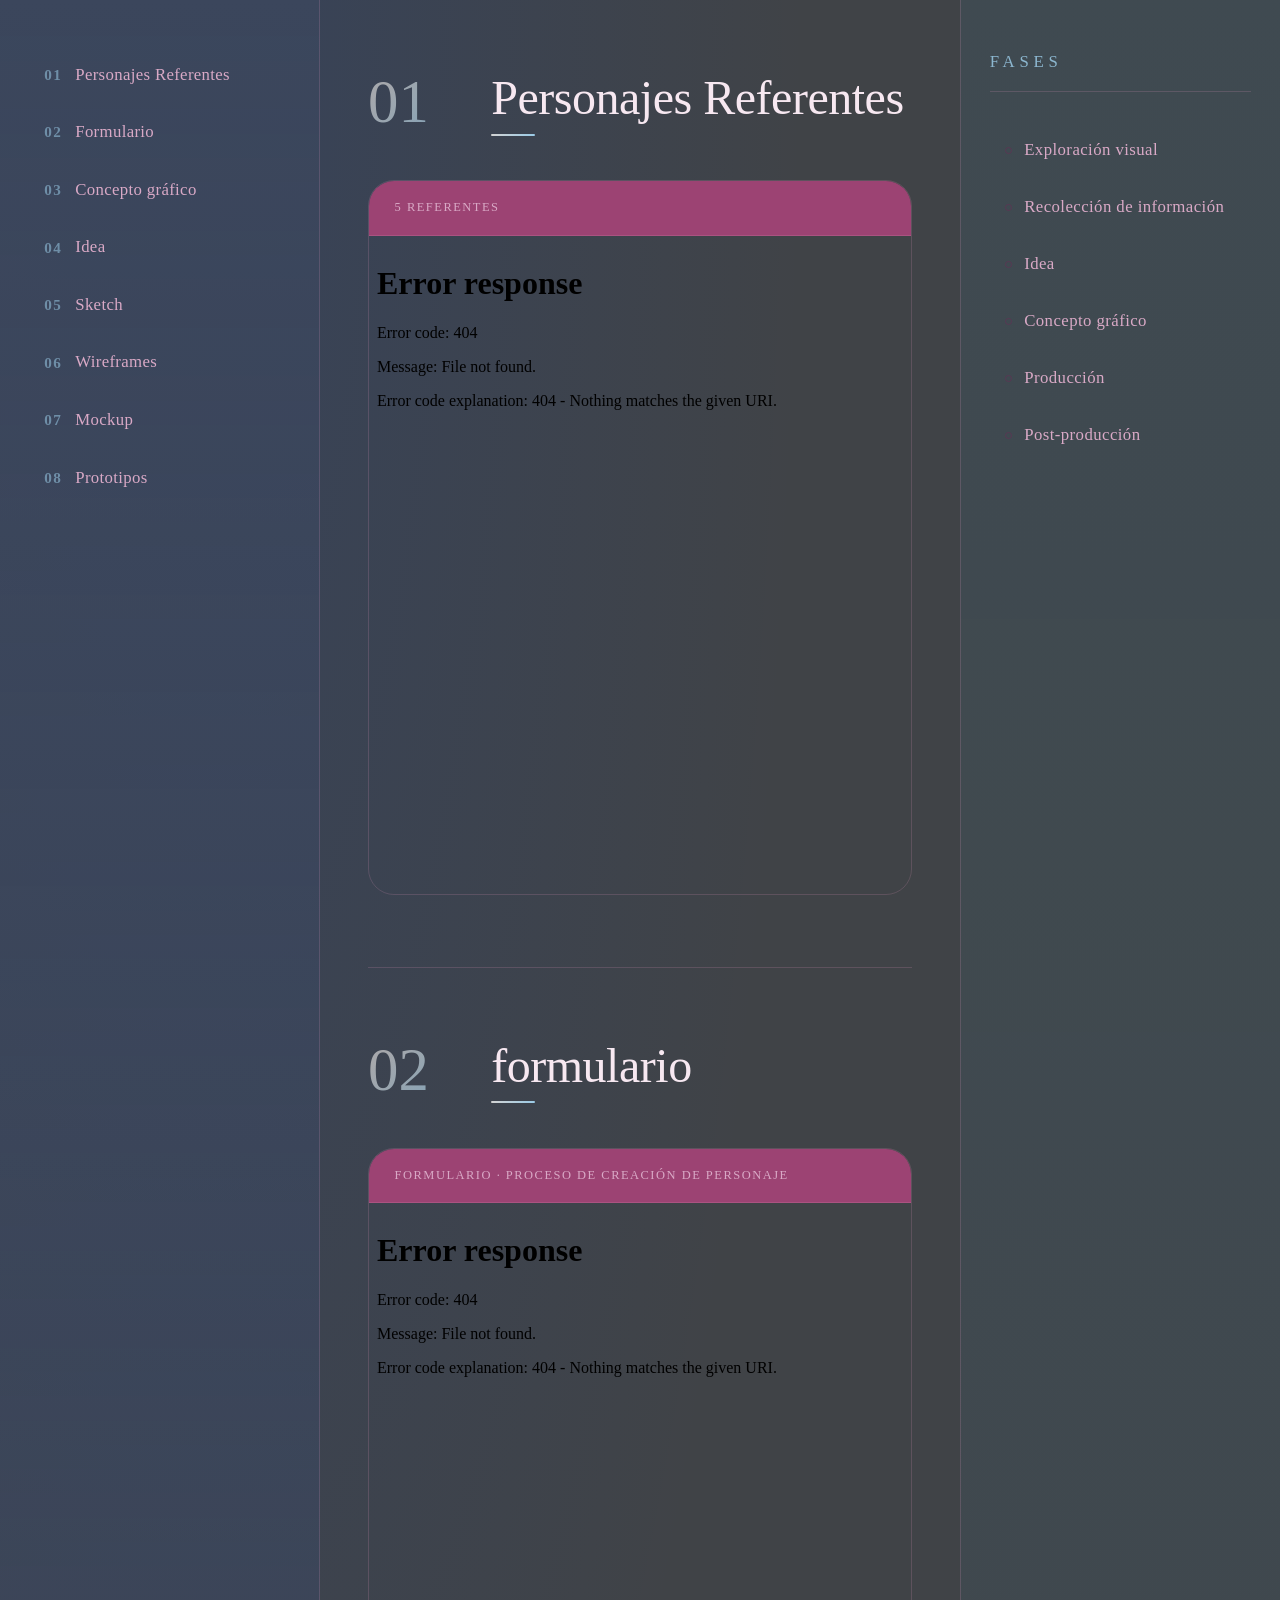
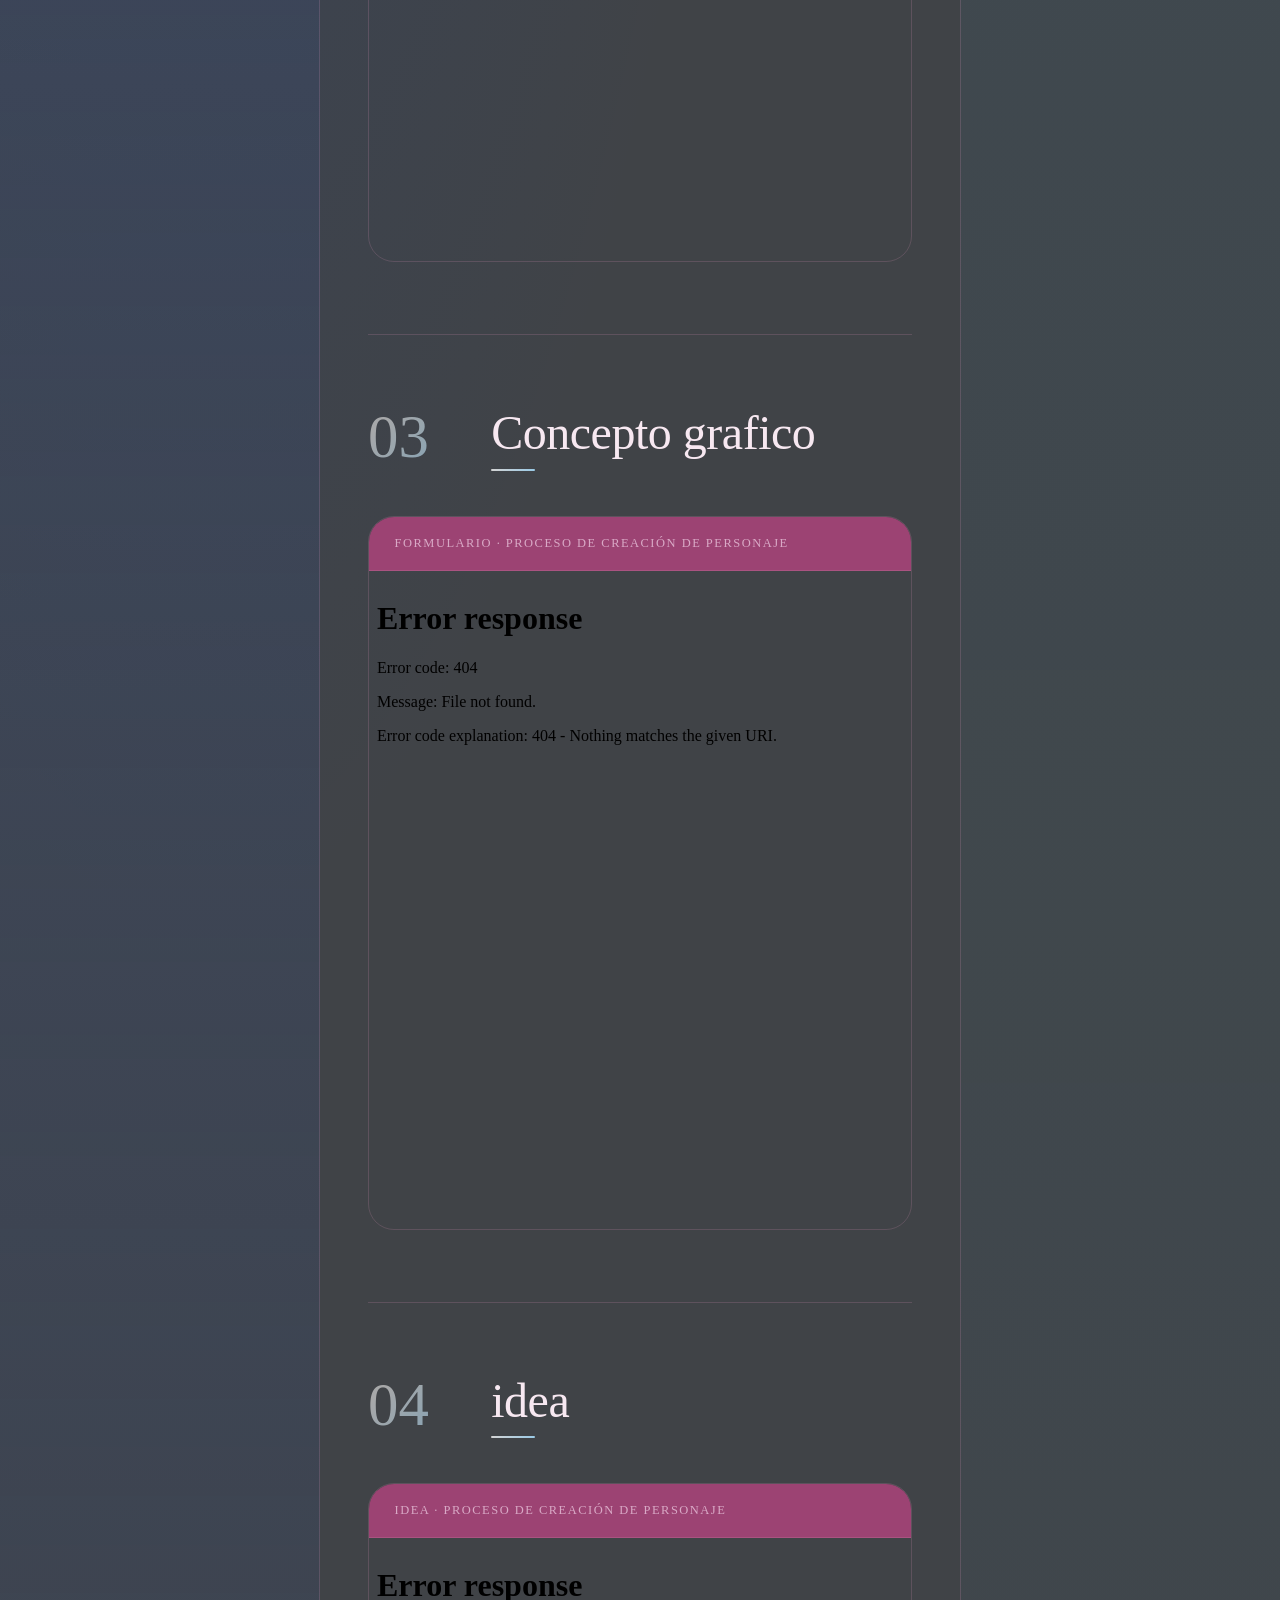
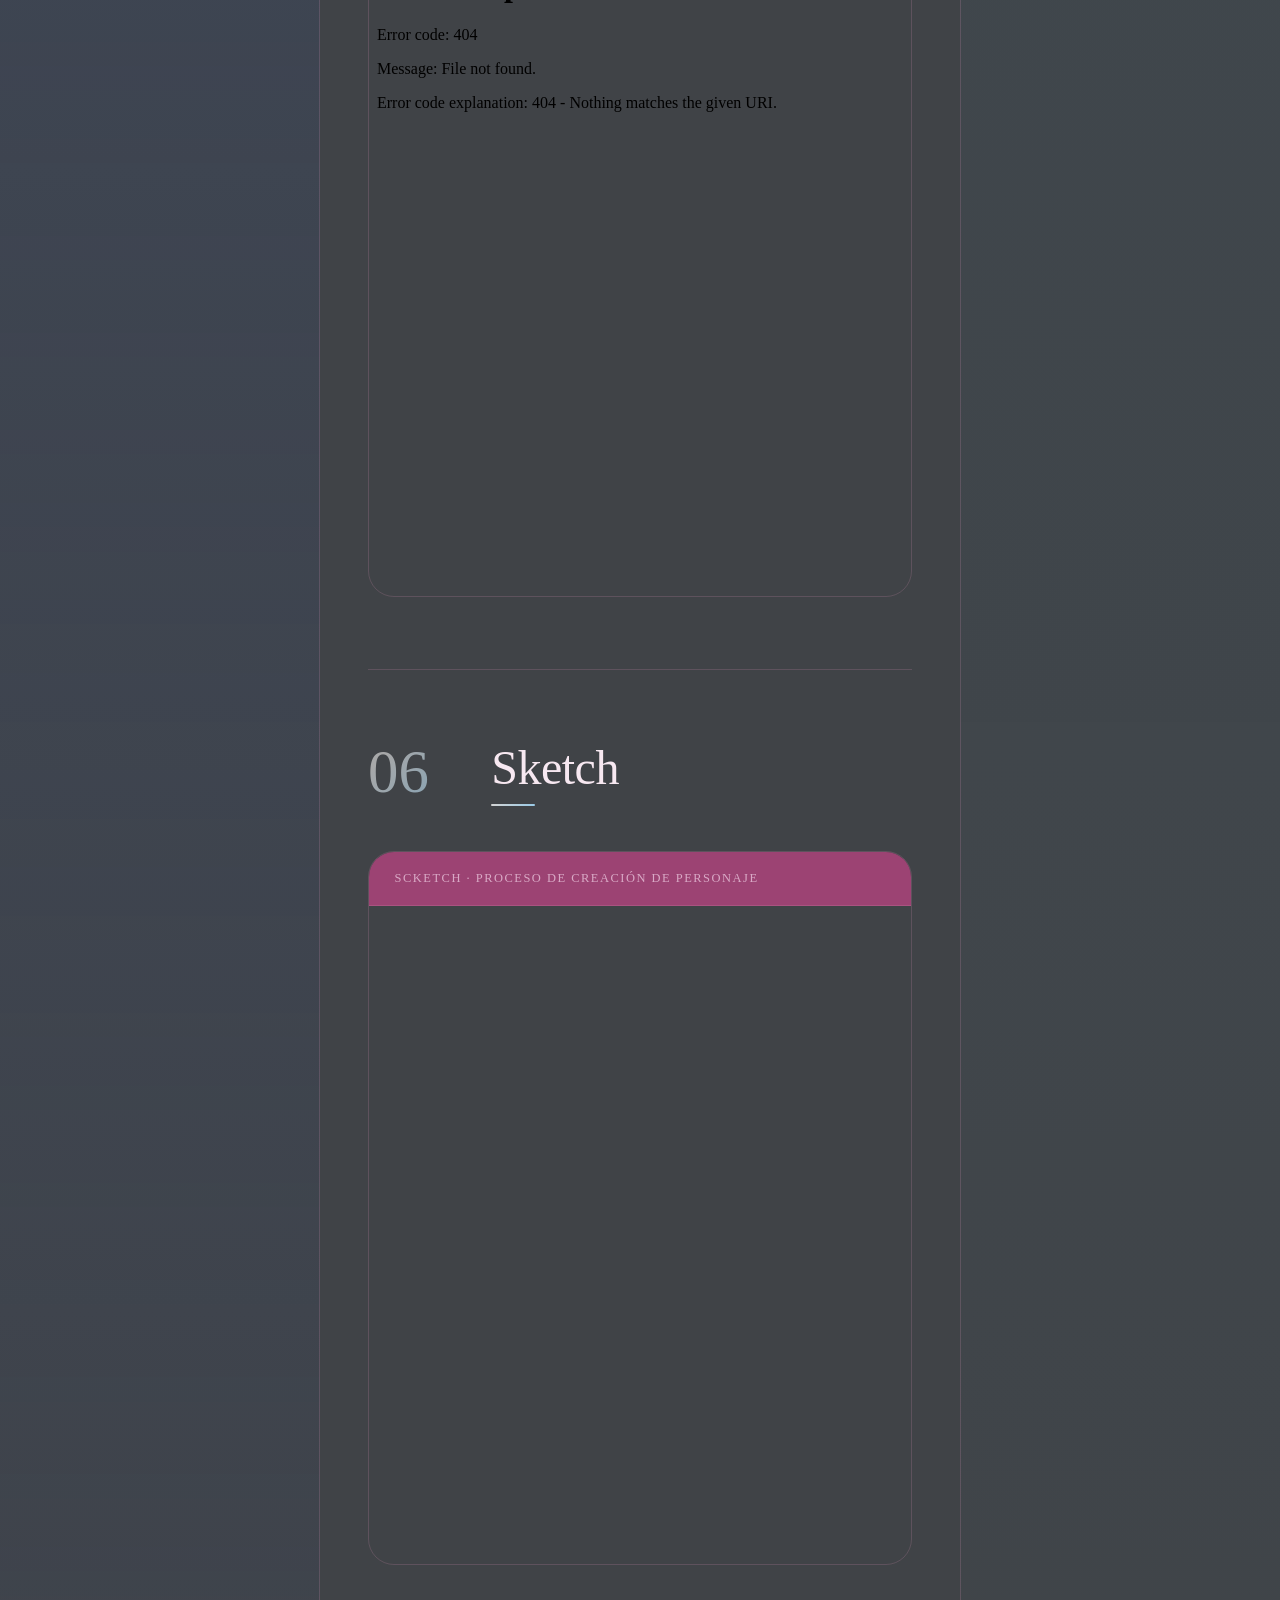
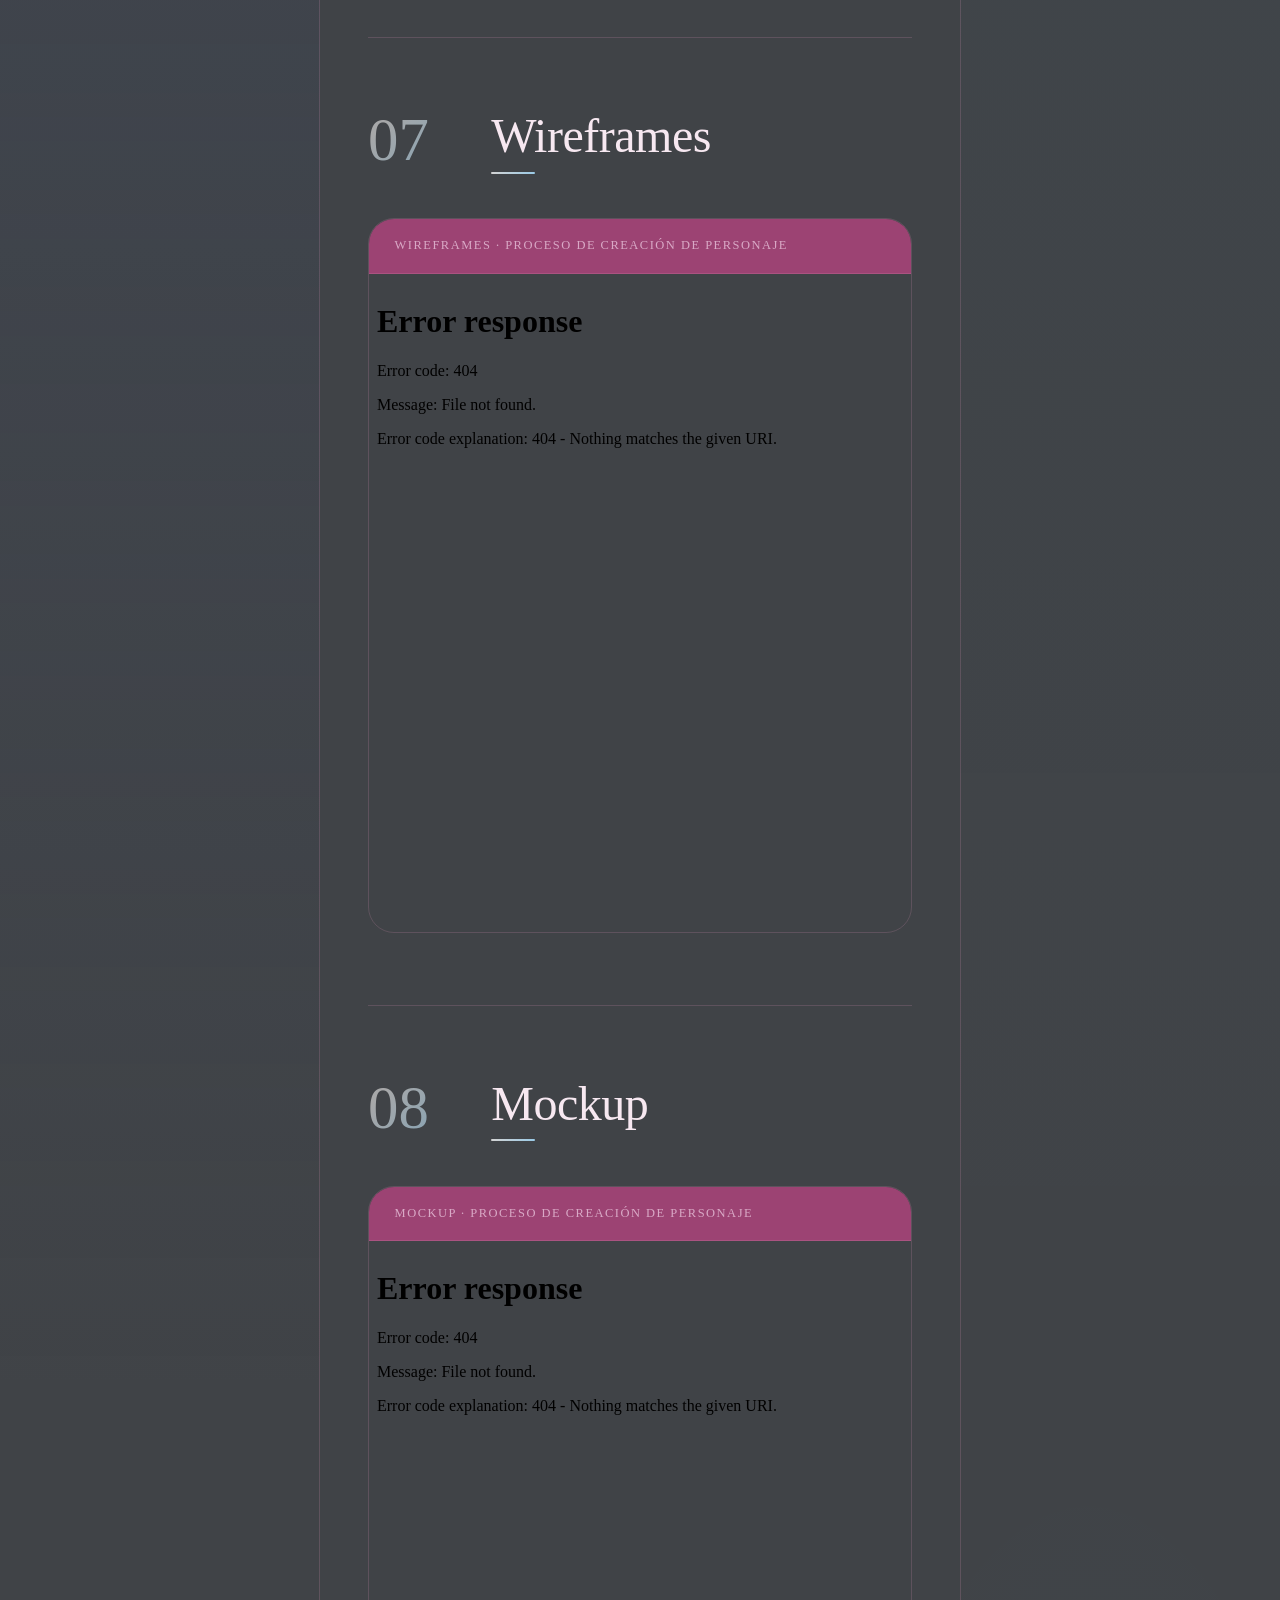
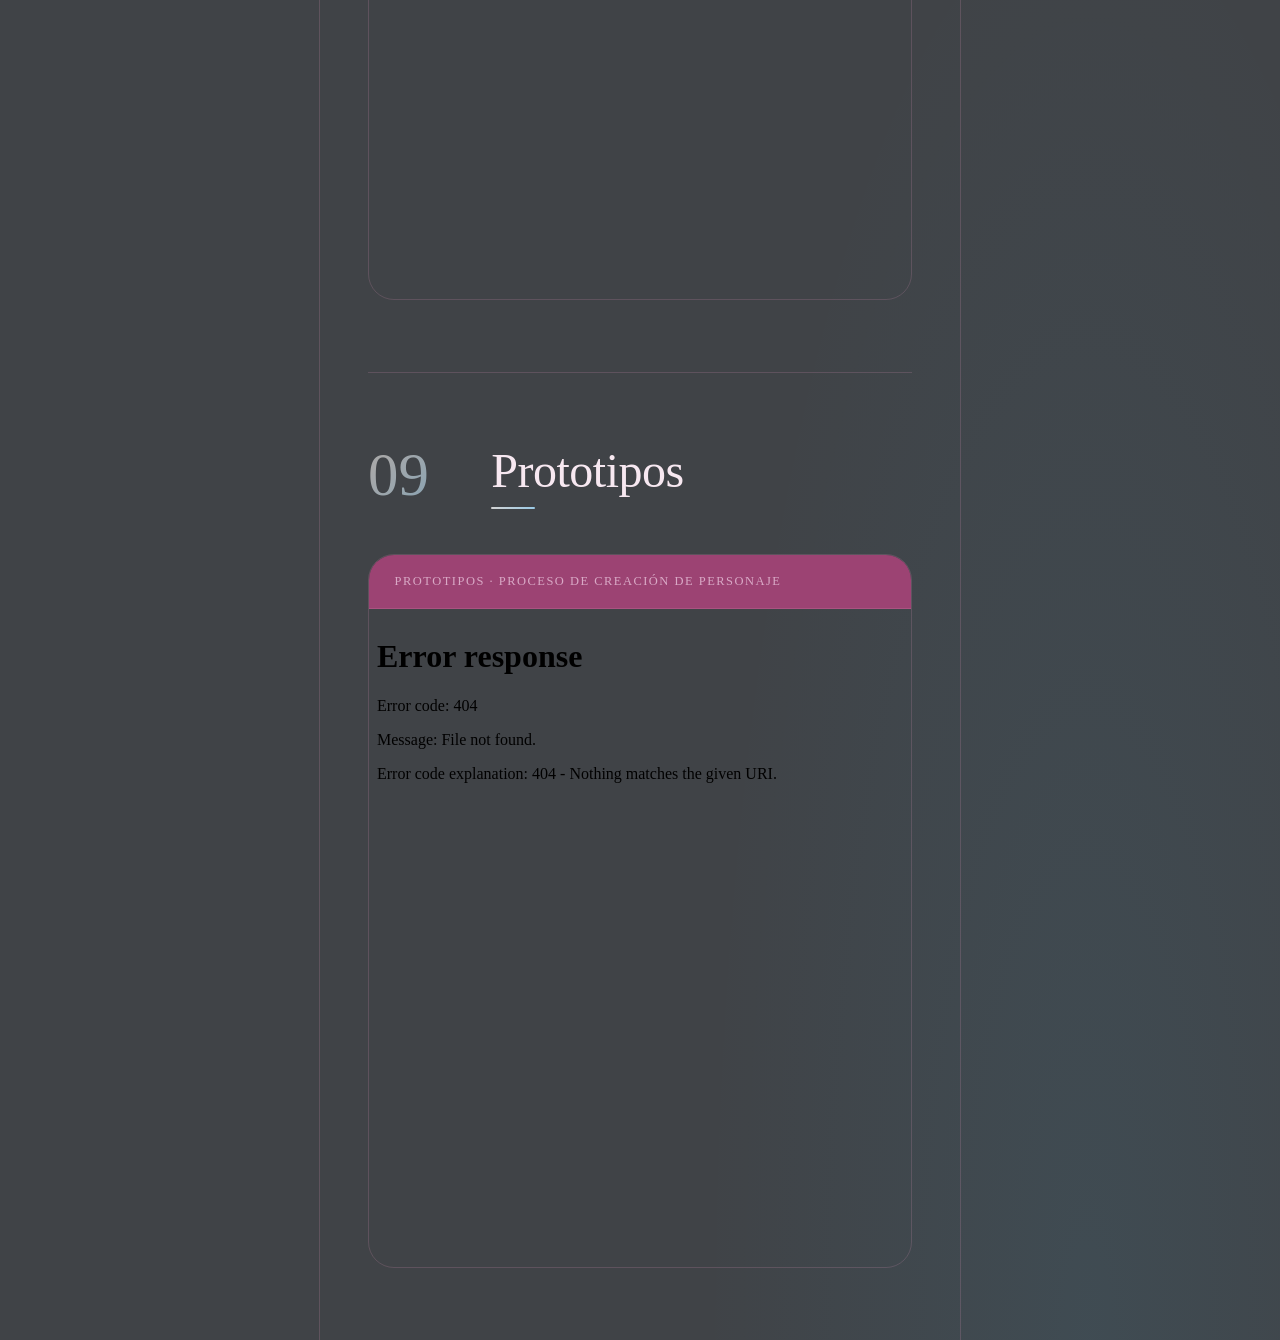
==== index.html @ e0241bb1 "Add files via upload" ====
<!doctype html>
<html lang="es">

<head>
    <meta charset="utf-8">
    <meta name="viewport" content="width=device-width, initial-scale=1">
    <title>Proceso de creación de Personaje</title>
    <link
        href="https://fonts.googleapis.com/css2?family=Cormorant+Garamond:ital,wght@0,300;0,400;0,600;1,300;1,400&family=DM+Sans:wght@300;400;500&display=swap"
        rel="stylesheet">
    <link rel="stylesheet" href="style.css">
</head>

<body>

    <!-- THREE-COLUMN LAYOUT -->
    <div class="three-col-layout">

        <!-- COLUMNA IZQUIERDA: Índice -->
        <aside class="col-left">
            <div class="col-sticky">
                <nav class="index-list">
                    <a href="#personajes_referentes" class="index-item active" data-section="Personajes-referentes">
                        <span class="index-num">01</span>
                        Personajes Referentes
                    </a>
                    <a href="#formulario" class="index-item" data-section="formulario">
                        <span class="index-num">02</span>
                        Formulario
                    </a>
                    <a href="#concepto_grafico" class="index-item" data-section="concepto_grafico">
                        <span class="index-num">03</span>
                        Concepto gráfico
                    </a>
                    <a href="#idea" class="index-item" data-section="idea">
                        <span class="index-num">04</span>
                        Idea
                    </a>

                    <a href="#scketch" class="index-item" data-section="scketch">
                        <span class="index-num">05</span>
                        Sketch
                    </a>
                    <a href="#wireframes" class="index-item" data-section="wireframes">
                        <span class="index-num">06</span>
                        Wireframes
                    </a>
                    <a href="#mockup" class="index-item" data-section="mockup">
                        <span class="index-num">07</span>
                        Mockup
                    </a>
                    <a href="#prototipos" class="index-item" data-section="prototipos">
                        <span class="index-num">08</span>
                        Prototipos
                    </a>
                </nav>
            </div>
        </aside>

        <main class="col-center">

            <!-- 01 REFERENTES -->
            <section class="doc-section" id="5-personajes">
                <div class="section-header">
                    <span class="section-number">01</span>
                    <div class="section-title-wrap">
                        <h2 class="section-title">Personajes Referentes</h2>
                    </div>
                </div>
                <div class="doc-card">
                    <div class="doc-card-label">
                        <span>5 referentes</span>
                    </div>
                    <div class="pdf-wrapper">
                        <iframe src="Referencias personaje.pdf" frameborder="0" width="100%" height="750px"
                            title="Personajes Referentes"></iframe>
                    </div>
                </div>
            </section>

            <!-- 02 FORMULARIO -->
            <section class="doc-section" id="formulario">
                <div class="section-header">
                    <span class="section-number">02</span>
                    <div class="section-title-wrap">
                        <h2 class="section-title">formulario</h2>
                    </div>
                </div>
                <div class="doc-card">
                    <div class="doc-card-label">
                        <span>formulario · Proceso de creación de Personaje</span>
                    </div>
                    <div class="pdf-wrapper">
                        <iframe src="brief.pdf" frameborder="0" width="100%" height="750px" title="formulario"></iframe>
                    </div>
                </div>
            </section>

            <!-- 03 CONCEPTO GRAFICO -->
            <section class="doc-section" id="concepto_grafico">
                <div class="section-header">
                    <span class="section-number">03</span>
                    <div class="section-title-wrap">
                        <h2 class="section-title">Concepto grafico</h2>
                    </div>
                </div>
                <div class="doc-card">
                    <div class="doc-card-label">
                        <span>formulario · Proceso de creación de Personaje</span>
                    </div>
                    <div class="pdf-wrapper">
                        <iframe src="Concepto Grafico.pdf" frameborder="0" width="100%" height="750px"
                            title="concepto_grafico"></iframe>
                    </div>
                </div>


            </section>

            <!-- 04 IDEA -->
            <section class="doc-section" id="idea">
                <div class="section-header">
                    <span class="section-number">04</span>
                    <div class="section-title-wrap">
                        <h2 class="section-title">idea</h2>
                    </div>
                </div>

                <div class="doc-card">
                    <div class="doc-card-label">
                        <span>idea · Proceso de creación de Personaje</span>
                    </div>
                    <div class="pdf-wrapper">
                        <iframe src="idea.pdf" frameborder="0" width="100%" height="750px"
                            title="concepto_grafico"></iframe>
                    </div>
                </div>
            </section>

            <!-- 05 SCKETCH -->
            <section class="doc-section" id="scketch">
                <div class="section-header">
                    <span class="section-number">06</span>
                    <div class="section-title-wrap">
                        <h2 class="section-title">Sketch</h2>
                    </div>
                </div>
                <div class="doc-card">
                    <div class="doc-card-label">
                        <span>scketch · Proceso de creación de Personaje</span>
                    </div>
                    <div class="pdf-wrapper">
                        <iframe src="Sketch.pdf" frameborder="0" width="100%" height="750px" title="SCKETCH"></iframe>
                    </div>
                </div>
            </section>

            <!-- 06 WIREFRAMES -->
            <section class="doc-section" id="wireframes">
                <div class="section-header">
                    <span class="section-number">07</span>
                    <div class="section-title-wrap">
                        <h2 class="section-title">Wireframes</h2>
                    </div>
                </div>
                <div class="doc-card">
                    <div class="doc-card-label">
                        <span>Wireframes · Proceso de creación de Personaje</span>
                    </div>
                    <div class="pdf-wrapper">
                        <iframe src="canon-de-cabezas.pdf" frameborder="0" width="100%" height="750px"
                            title="Wireframes"></iframe>
                    </div>
                </div>
            </section>

            <!-- 07 MOCKUP -->
            <section class="doc-section" id="mockup">
                <div class="section-header">
                    <span class="section-number">08</span>
                    <div class="section-title-wrap">
                        <h2 class="section-title">Mockup</h2>
                    </div>
                </div>
                <div class="doc-card">
                    <div class="doc-card-label">
                        <span>Mockup · Proceso de creación de Personaje</span>
                    </div>
                    <div class="pdf-wrapper">
                        <iframe src="mockup.pdf" frameborder="0" width="100%" height="750px" title="Mockup"></iframe>
                    </div>
                </div>
            </section>

            <!-- 08 PROTOTIPOS -->
            <section class="doc-section" id="prototipos">
                <div class="section-header">
                    <span class="section-number">09</span>
                    <div class="section-title-wrap">
                        <h2 class="section-title">Prototipos</h2>
                    </div>
                </div>
                <div class="doc-card">
                    <div class="doc-card-label">
                        <span>Prototipos · Proceso de creación de Personaje</span>
                    </div>
                    <div class="pdf-wrapper">
                        <iframe src="pront-personaje.pdf" frameborder="0" width="100%" height="750px"
                            title="Prototipos"></iframe>
                    </div>
                </div>
            </section>

        </main>

        <!-- COLUMNA DERECHA: Fases -->
        <aside class="col-right">
            <div class="col-sticky">
                <div class="col-heading">
                    <span class="col-label">Fases</span>
                </div>
                <nav class="phases-list">
                    <a href="#" class="phase-item ">
                        <span class="phase-dot"></span>
                        Exploración visual
                    </a>
                    <a href="#" class="phase-item">
                        <span class="phase-dot"></span>
                        Recolección de información
                    </a>
                    <a href="#" class="phase-item">
                        <span class="phase-dot"></span>
                        Idea
                    </a>
                    <a href="#" class="phase-item">
                        <span class="phase-dot"></span>
                        Concepto gráfico
                    </a>
                    <a href="#" class="phase-item">
                        <span class="phase-dot"></span>
                        Producción
                    </a>
                    <a href="#" class="phase-item">
                        <span class="phase-dot"></span>
                        Post-producción
                    </a>
                </nav>
            </div>
        </aside>

    </div><!-- /.three-col-layout -->

    <script>
        // Active state on scroll for index sidebar
        const sections = document.querySelectorAll('section[id]');
        const indexItems = document.querySelectorAll('.index-item');

        const observer = new IntersectionObserver((entries) => {
            entries.forEach(entry => {
                if (entry.isIntersecting) {
                    const id = entry.target.id;
                    indexItems.forEach(l => l.classList.remove('active'));
                    const active = document.querySelector(`.index-item[data-section="${id}"]`);
                    if (active) active.classList.add('active');
                }
            });
        }, { threshold: 0.3 });

        sections.forEach(s => observer.observe(s));

        // Fade-in on scroll
        const fadeObs = new IntersectionObserver((entries) => {
            entries.forEach(e => { if (e.isIntersecting) e.target.classList.add('visible'); });
        }, { threshold: 0.08 });

        document.querySelectorAll('.doc-section').forEach(el => fadeObs.observe(el));
    </script>

</body>

</html>
---- style.css ----
:root {
    --bg: #404347;

    --deep: #d3d3d3;
    --mid: #2774d8;
    --light: #9acae6;

    --accent-soft: rgba(230, 154, 195, 0.10);
    --accent-glow: rgba(230, 154, 195, 0.20);

    --text: #f7e8f1;
    --text-muted: #d9a9c6;

    --border: rgba(230, 154, 195, 0.18);
    --border-strong: rgba(141, 21, 89, 0.30);

    --radius: 12px;
    --radius-lg: 20px;
    --radius-xl: 26px;

    --shadow: 0 8px 40px rgba(0, 0, 0, 0.60);
    --shadow-pink: 0 4px 32px rgba(230, 154, 195, 0.22);

    --transition: 0.35s cubic-bezier(0.22, 1, 0.36, 1);

    --col-left-w: 240px;
    --col-right-w: 230px;
}

*,
*::before,
*::after {
    box-sizing: border-box;
    margin: 0;
    padding: 0;
}

html {
    scroll-behavior: smooth;
    font-size: 16px;
}

body {
    background: var(--bg);
    color: var(--text);
    font-family: var(--font-body);
    font-weight: 300;
    line-height: 1.7;
    overflow-x: hidden;
    /* Subtle atmospheric gradient */
    background-image:
        radial-gradient(ellipse 80% 55% at 15% 0%, rgba(19, 65, 162, 0.20) 0%, transparent 60%),
        radial-gradient(ellipse 55% 35% at 85% 100%, rgba(57, 187, 237, 0.07) 0%, transparent 55%);
}

::-webkit-scrollbar {
    width: 4px;
}

::-webkit-scrollbar-track {
    background: var(--bg);
}

::-webkit-scrollbar-thumb {
    background: linear-gradient(180deg, var(--deep), var(--light));
    border-radius: 4px;
}

.three-col-layout {
    display: grid;
    grid-template-columns: 1fr 2fr 1fr;
    /* 🔥 equilibrio visual */
    grid-template-areas: "left center right";
    min-height: 100vh;
    max-width: 100%;
    margin: 0;
}

.col-left,
.col-right {
    padding: 3rem 0;
}

.col-sticky {
    position: sticky;
    top: 2.5rem;
}

.col-heading {
    margin-bottom: 2rem;
    padding-bottom: 0.9rem;
    border-bottom: 1px solid var(--border);
}

.col-label {
    font-family: var(--font-display);
    font-size: 1.05rem;
    /* 🔥 más visible */
    letter-spacing: 0.28em;
    text-transform: uppercase;
    color: var(--light);
    opacity: 0.85;
}

.col-left {
    grid-area: left;
    padding-right: 1.8rem;
    padding-left: 1.8rem;
    border-right: 1px solid var(--border);
    background: linear-gradient(180deg, rgb(59, 70, 92) 0%, transparent 80%);
}

.index-list {
    display: flex;
    flex-direction: column;
    gap: 0.25rem;
}

.index-item {
    display: flex;
    align-items: center;
    gap: 0.8rem;
    font-size: 1.05rem;
    /* 🔥 más grande */
    padding: 0.85rem 1rem;
    /* ↑ larger for hierarchy */
    font-weight: 400;
    letter-spacing: 0.02em;
    color: var(--text-muted);
    text-decoration: none;
    padding: 0.72rem 0.9rem;
    border-radius: var(--radius);
    border: 1px solid transparent;
    position: relative;
    transition: background var(--transition), color var(--transition), transform var(--transition), border-color var(--transition);
}

.index-item::before {
    content: '';
    position: absolute;
    left: 0;
    top: 50%;
    transform: translateY(-50%);
    width: 3px;
    height: 0;
    background: linear-gradient(180deg, var(--light), var(--deep));
    border-radius: 3px;
    transition: height var(--transition);
}

.index-item:hover {
    color: var(--light);
    background: var(--accent-soft);
    border-color: var(--border);
    transform: translateX(3px);
}

.index-item.active {
    color: var(--light);
    background: rgb(38, 112, 223);
    border-color: var(--border-strong);
}

.index-item.active::before {
    height: 65%;
}

.index-num {
    font-family: var(--font-display);
    font-size: 0.95rem;
    /* ↑ slightly larger */
    letter-spacing: 0.10em;
    color: var(--light);
    opacity: 0.55;
    flex-shrink: 0;
    min-width: 2ch;
    font-weight: 600;

}

.index-item.active .index-num {
    opacity: 1;

}

.col-center {
    grid-area: center;
    padding: 0 3rem;
    min-width: 0;
}

.col-right {
    grid-area: right;
    padding-left: 1.8rem;
    padding-right: 1.8rem;
    border-left: 1px solid var(--border);
    background: linear-gradient(180deg, rgba(57, 187, 237, 0.06) 0%, transparent 80%);
}

.phases-list {
    display: flex;
    flex-direction: column;
    gap: 0.3rem;
}

.phase-item {
    display: flex;
    align-items: center;
    gap: 0.75rem;
    font-size: 1.05rem;
    padding: 0.8rem 1rem;
    /* ↑ larger for readability */
    font-weight: 400;
    letter-spacing: 0.025em;
    color: var(--text-muted);
    text-decoration: none;
    padding: 0.68rem 0.9rem;
    border-radius: var(--radius);
    border: 1px solid transparent;
    transition: background var(--transition),
        color var(--transition),
        transform var(--transition),
        border-color var(--transition);
}

.phase-item:hover {
    color: var(--light);
    background: var(--accent-soft);
    border-color: var(--border);
    transform: translateX(-3px);
}

.phase-item.active {
    color: var(--light);
    background: rgba(19, 65, 162, 0.18);
    border-color: var(--border-strong);
}

.phase-dot {
    width: 7px;
    height: 7px;
    border-radius: 50%;
    background: transparent;
    border: 1.5px solid var(--border-strong);
    flex-shrink: 0;
    transition: background var(--transition), box-shadow var(--transition);
}

.phase-item:hover .phase-dot,
.phase-item.active .phase-dot {
    background: var(--light);
    border-color: var(--light);
    box-shadow: 0 0 8px rgba(112, 179, 206, 0.55);
}

.video-wrapper {
    width: 100%;
    /* ← CORREGIDO */
    max-width: 900px;
    margin: 0 auto;
    aspect-ratio: 16 / 9;
    border-radius: 16px;
    overflow: hidden;
    box-shadow: 0 10px 30px rgba(0, 0, 0, 0.15);
}

.video-wrapper video {
    width: 100%;
    height: 100%;
    object-fit: contain;

    border-radius: 16px;
    background: black;

}

.doc-section {
    padding: 4.5rem 0;
    border-bottom: 1px solid var(--border);
    opacity: 0;
    transform: translateY(24px);
    transition: opacity 0.75s ease, transform 0.75s ease;

}


.doc-section:last-of-type {
    border-bottom: none;
}

.doc-section.visible {
    opacity: 1;
    transform: translateY(0);
}

.section-header {
    display: flex;
    align-items: flex-start;
    gap: 2rem;
    margin-bottom: 2.8rem;
}

.section-number {
    font-family: var(--font-display);
    font-size: 3.8rem;
    font-weight: 300;
    background: linear-gradient(135deg, var(--deep) 20%, var(--light) 100%);
    -webkit-background-clip: text;
    -webkit-text-fill-color: transparent;
    background-clip: text;
    opacity: 0.7;
    line-height: 1;
    min-width: 3ch;
}

.section-title-wrap {
    position: relative;
}

/* Decorative accent line under title */
.section-title-wrap::after {
    content: '';
    display: block;
    width: 44px;
    height: 2px;
    background: linear-gradient(90deg, var(--deep), var(--light));
    border-radius: 2px;
    margin-top: 0.55rem;
}

.section-title {
    font-family: var(--font-display);
    font-size: clamp(2rem, 4vw, 3rem);
    font-weight: 400;
    color: var(--text);
    margin-bottom: 0.35rem;
    line-height: 1.1;
    letter-spacing: -0.01em;
}

.section-desc {
    font-size: 0.9rem;
    color: var(--text-muted);
    max-width: 500px;
}

.doc-card {
    background: var(--bg-card);
    border: 1px solid var(--border);
    border-radius: var(--radius-xl);
    overflow: hidden;
    box-shadow: var(--shadow), var(--shadow-blue);
    transition: border-color var(--transition), box-shadow var(--transition), transform var(--transition);
}

.doc-card:hover {
    border-color: var(--border-strong);
    box-shadow:
        0 16px 64px rgba(0, 0, 0, 0.65),
        0 0 0 1px rgba(57, 187, 237, 0.12),
        var(--shadow-blue);
    transform: translateY(-3px);
}

.doc-card-label {
    display: flex;
    align-items: center;
    gap: 0.8rem;
    padding: 1rem 1.6rem;
    font-size: 0.78rem;
    letter-spacing: 0.12em;
    text-transform: uppercase;
    color: var(--text-muted);
    background: #9c4373;
    border-bottom: 1px solid var(--border);
    font-weight: 400;
}

.doc-icon {
    font-size: 1rem;
}

.pdf-wrapper {
    margin-top: 8px;
    border-radius: 12px;
    overflow: hidden;
}

.pdf-wrapper iframe {
    display: block;
    width: 100%;
    height: 650px;

    border: none;
}

.coming-soon-card {
    display: flex;
    flex-direction: column;
    align-items: center;
    justify-content: center;
    gap: 1rem;
    padding: 4.5rem;
    background: var(--bg-card);
    border: 1px dashed var(--border-strong);
    border-radius: var(--radius-xl);
    color: var(--text-muted);
    font-size: 0.85rem;
    letter-spacing: 0.08em;
    text-transform: uppercase;
}

.coming-soon-icon {
    font-size: 2.2rem;
    color: var(--light);
    opacity: 0.4;
    animation: pulse 2.5s ease-in-out infinite;
}

@keyframes pulse {

    0%,
    100% {
        opacity: 0.3;
        transform: scale(1);
    }

    50% {
        opacity: 0.75;
        transform: scale(1.1);
    }
}

.footer {
    padding: 2.5rem 0;
    display: flex;
    justify-content: space-between;
    align-items: center;
    flex-wrap: wrap;
    gap: 0.5rem;
    font-size: 0.8rem;
    color: rgba(255, 255, 255, 0.3);
    border-top: 1px solid var(--border);
    margin-top: 2rem;
}

.footer-brand {
    font-family: var(--font-display);
    font-size: 1.6rem;
    font-style: italic;
    font-weight: 700;
    background: linear-gradient(90deg, var(--mid), var(--light));
    -webkit-background-clip: text;
    -webkit-text-fill-color: transparent;
    background-clip: text;
    letter-spacing: -0.01em;
}

.footer-heart {
    color: var(--light);
}

@media (max-width: 1100px) {
    :root {
        --col-left-w: 200px;
        --col-right-w: 190px;
    }

    .col-center {
        padding: 0 2rem;
    }
}

@media (max-width: 900px) {
    .three-col-layout {
        grid-template-columns: 1fr 200px;
        grid-template-areas:
            "left left"
            "center right";
        max-width: 100%;
    }

    .col-left {
        border-right: none;
        border-bottom: 1px solid var(--border);
        padding: 1.4rem 1.6rem;
    }

    .col-sticky {
        position: static;
    }

    .col-left .col-heading {
        display: inline-block;
        margin-bottom: 0.9rem;
    }

    .index-list {
        flex-direction: row;
        flex-wrap: wrap;
        gap: 0.45rem;
    }

    .index-item {
        font-size: 0.82rem;
        padding: 0.4rem 0.9rem;
        border: 1px solid var(--border);
        border-radius: 50px;
        background: rgba(19, 65, 162, 0.07);
        transform: none !important;
    }

    .index-item::before {
        display: none;
    }

    .index-item.active {
        border-color: var(--border-strong);
        background: rgba(19, 65, 162, 0.20);
    }

    .col-center {
        padding: 0 1.6rem;
    }

    .col-right {
        border-left: 1px solid var(--border);
        padding-left: 1.2rem;
        padding-right: 1.2rem;
    }

    .col-right .col-sticky {
        position: sticky;
        top: 1rem;
    }

    .pdf-wrapper iframe {
        height: 500px;
    }

    .section-number {
        font-size: 2.6rem;
    }
}

@media (max-width: 640px) {
    .three-col-layout {
        grid-template-columns: 1fr;
        grid-template-areas: "left" "center" "right";
    }

    .col-left {
        border-right: none;
        border-bottom: 1px solid var(--border);
        padding: 1.2rem 1.4rem;
        grid-area: left;
    }

    .col-left .col-sticky {
        position: static;
    }

    .index-list {
        flex-direction: row;
        flex-wrap: wrap;
        gap: 0.35rem;
    }

    .index-item {
        font-size: 0.78rem;
        padding: 0.35rem 0.75rem;
        border: 1px solid var(--border);
        border-radius: 50px;
        background: rgba(19, 65, 162, 0.07);
        gap: 0.35rem;
        transform: none !important;
    }

    .index-item::before {
        display: none;
    }

    .index-num {
        font-size: 0.68rem;
    }

    .col-center {
        padding: 0 1.2rem;
        grid-area: center;
    }

    .col-right {
        border-left: none;
        border-top: 1px solid var(--border);
        padding: 1.2rem 1.4rem;
        grid-area: right;
    }

    .col-right .col-sticky {
        position: static;
    }

    .phases-list {
        flex-direction: row;
        flex-wrap: wrap;
        gap: 0.35rem;
    }

    .phase-item {
        font-size: 0.78rem;
        padding: 0.35rem 0.8rem;
        border: 1px solid var(--border);
        border-radius: 50px;
        background: rgba(57, 187, 237, 0.05);
        transform: none !important;
    }

    .phase-dot {
        display: none;
    }

    .doc-section {
        padding: 3rem 0;
    }

    .section-header {
        gap: 1rem;
    }

    .section-number {
        font-size: 2.2rem;
    }

    .pdf-wrapper iframe {
        height: 400px;
    }

    .audio-bg {
        height: 340px;
    }

    .footer {
        flex-direction: column;
        text-align: center;
        gap: 0.4rem;
        padding: 1.5rem 0;
    }
}
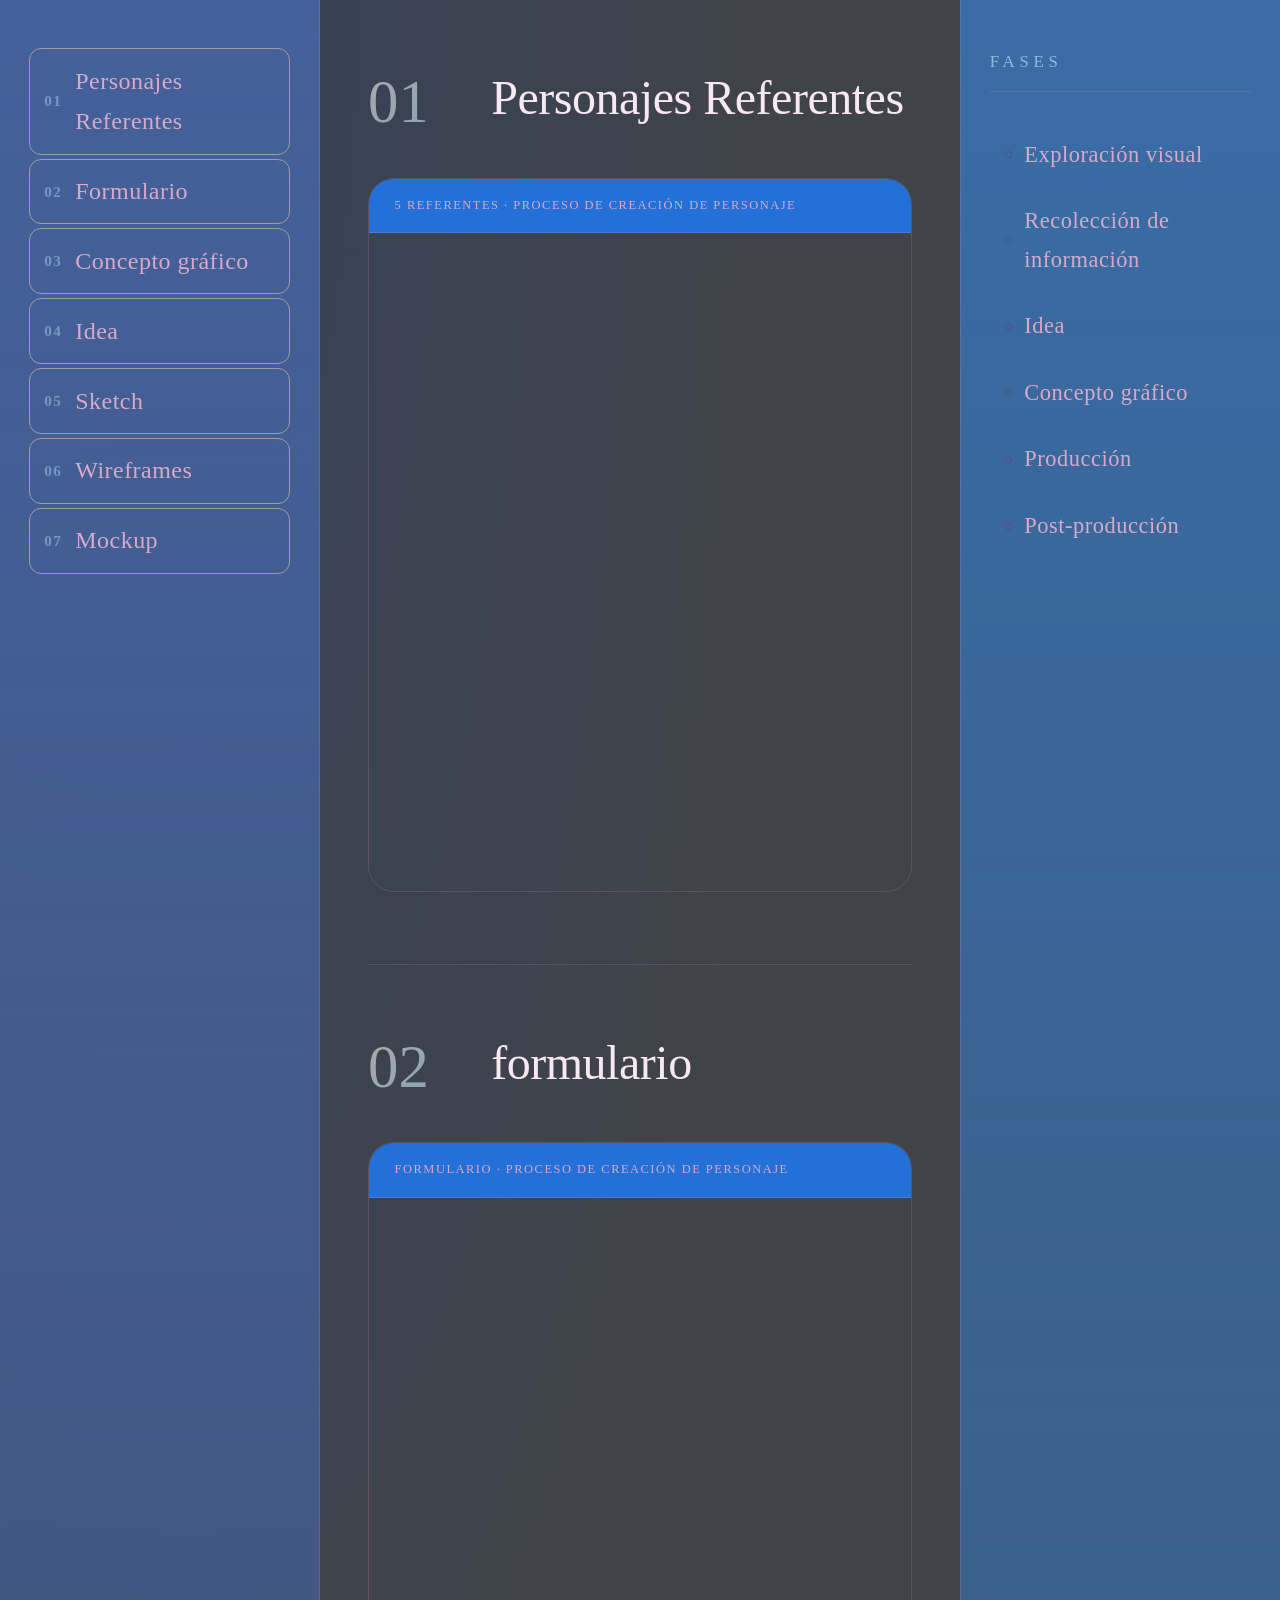
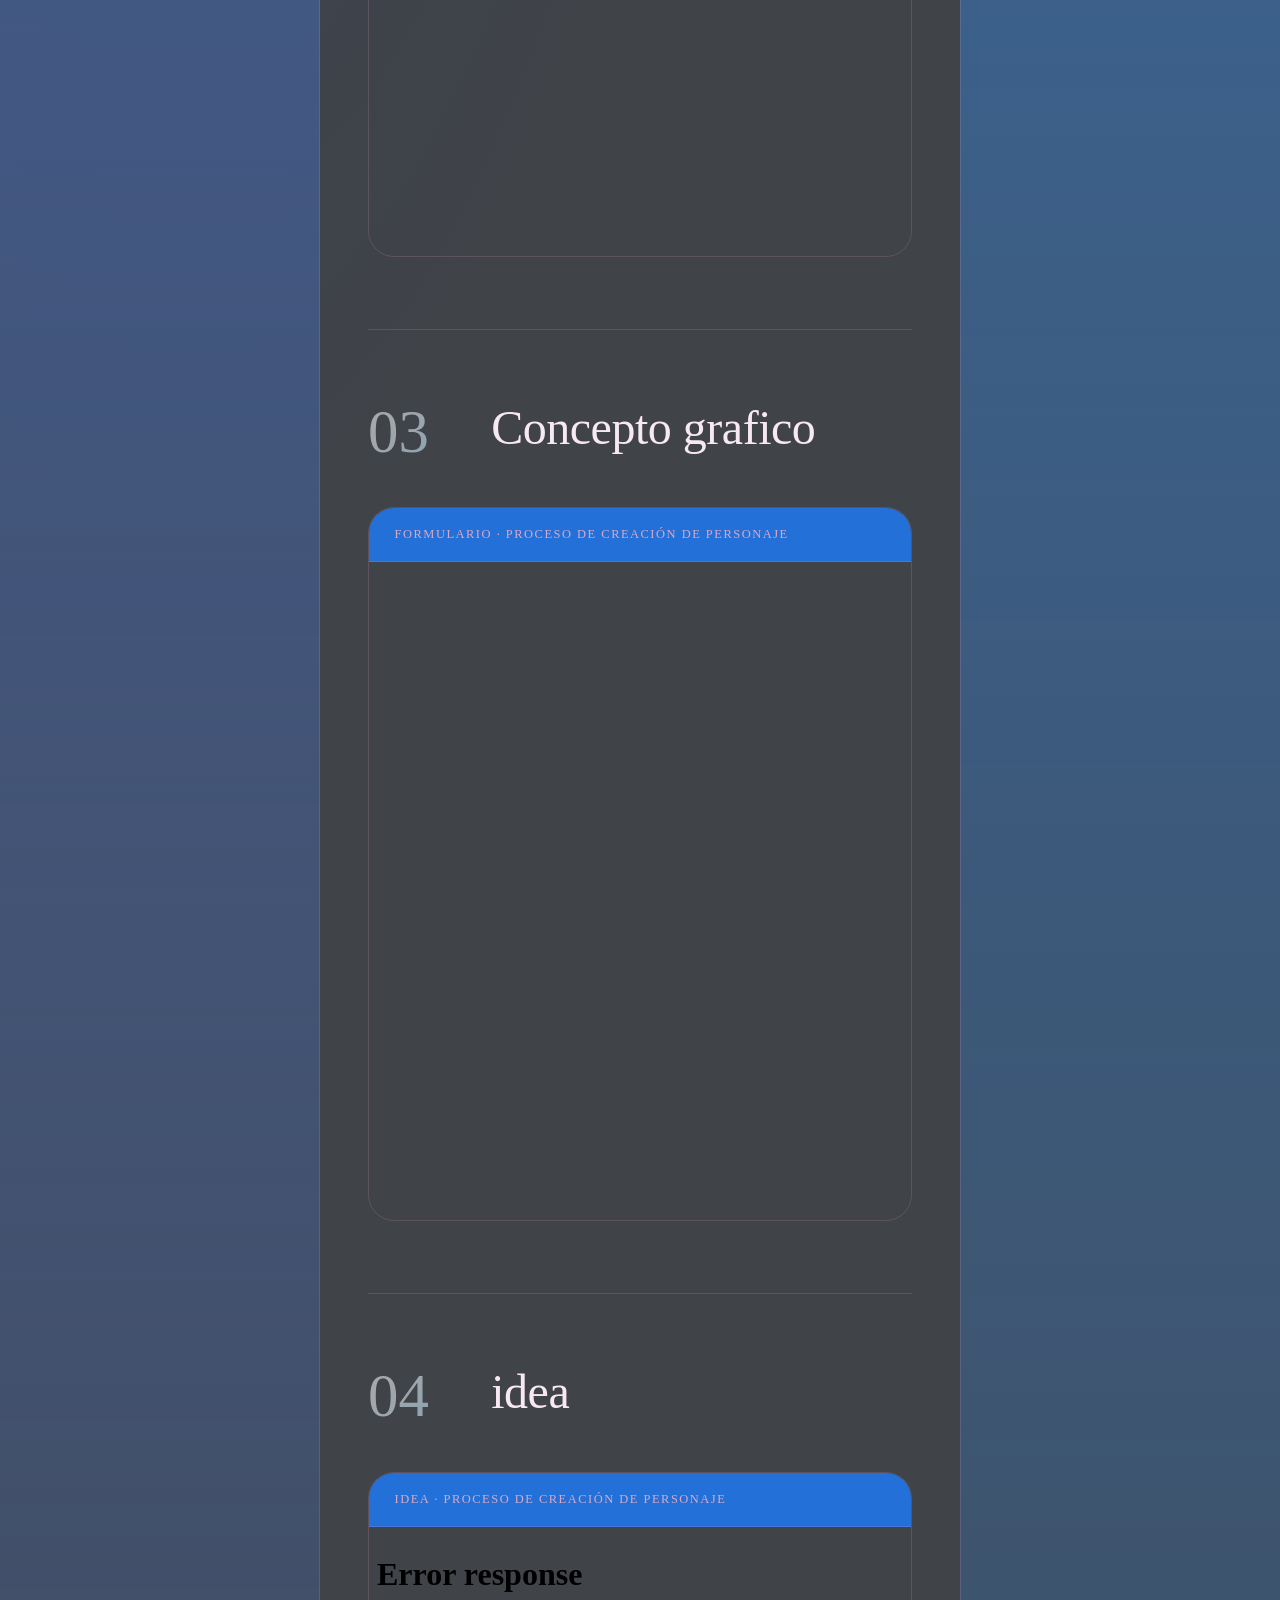
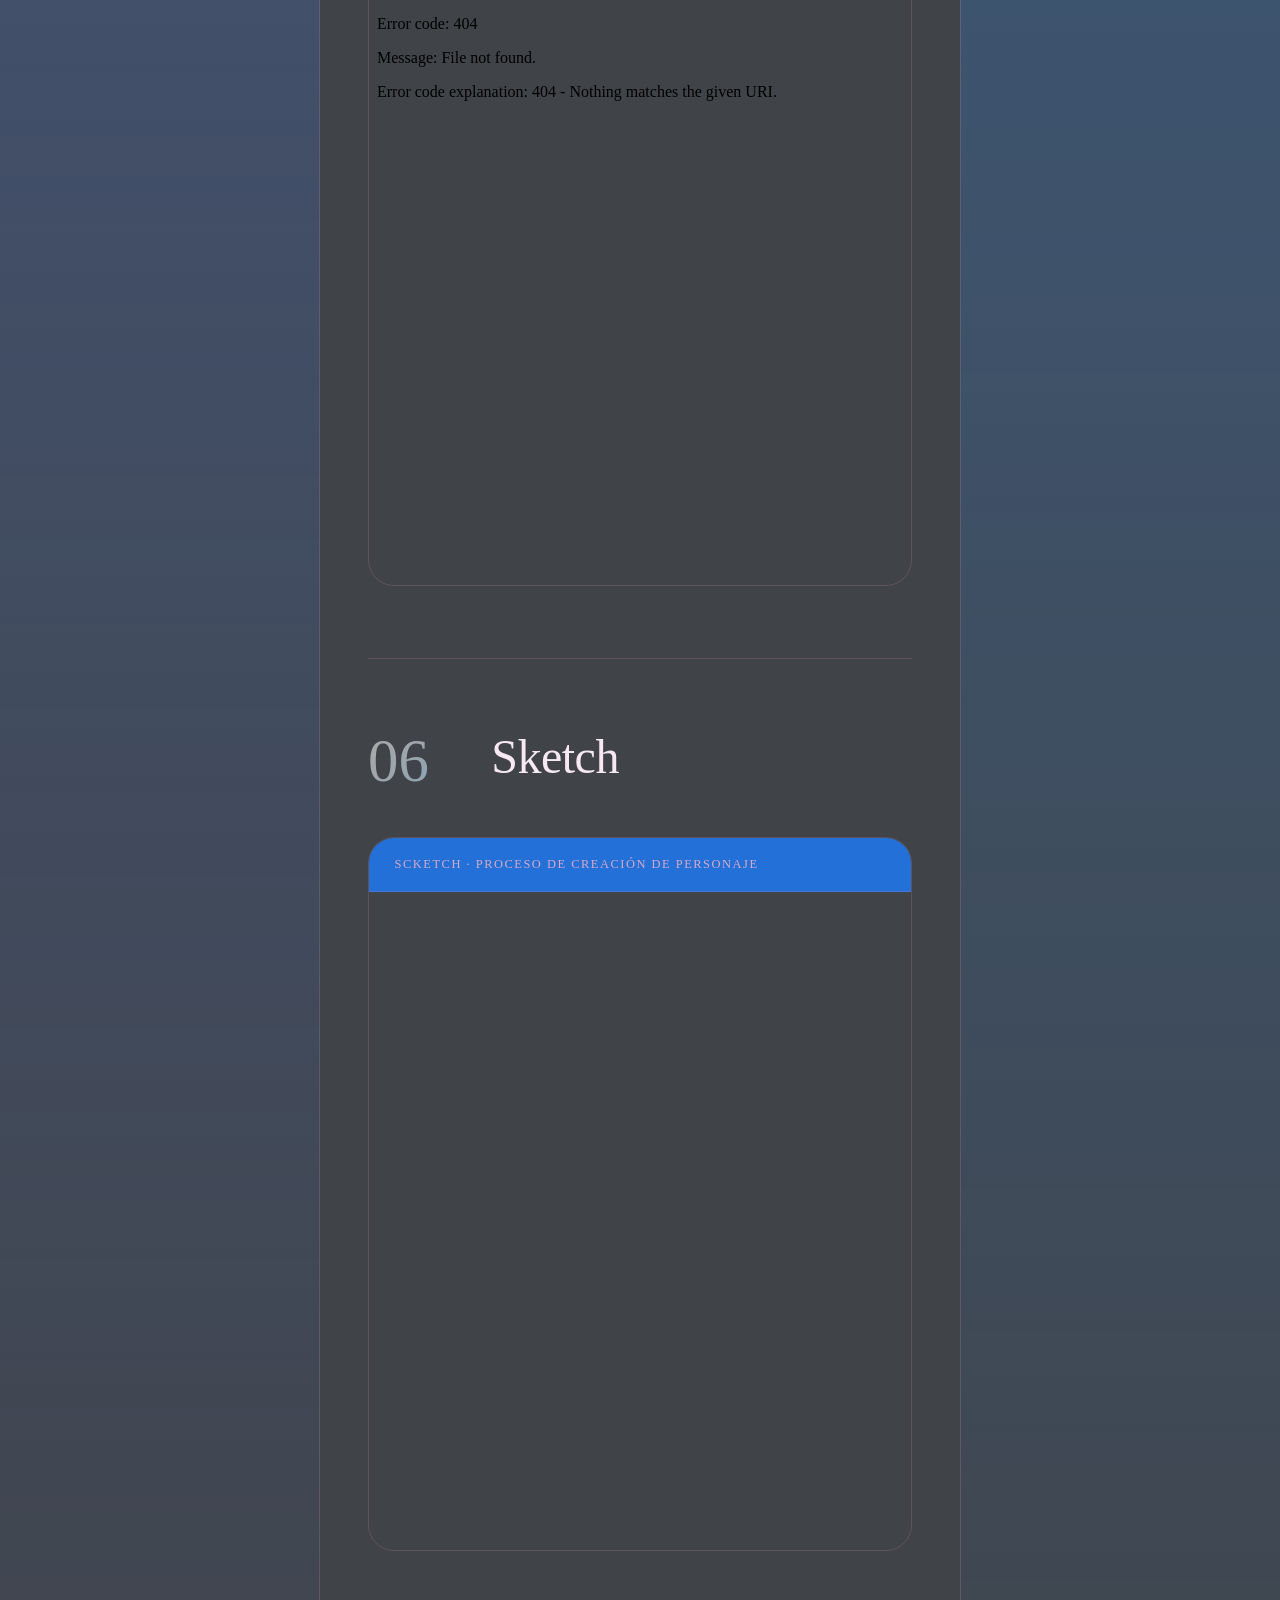
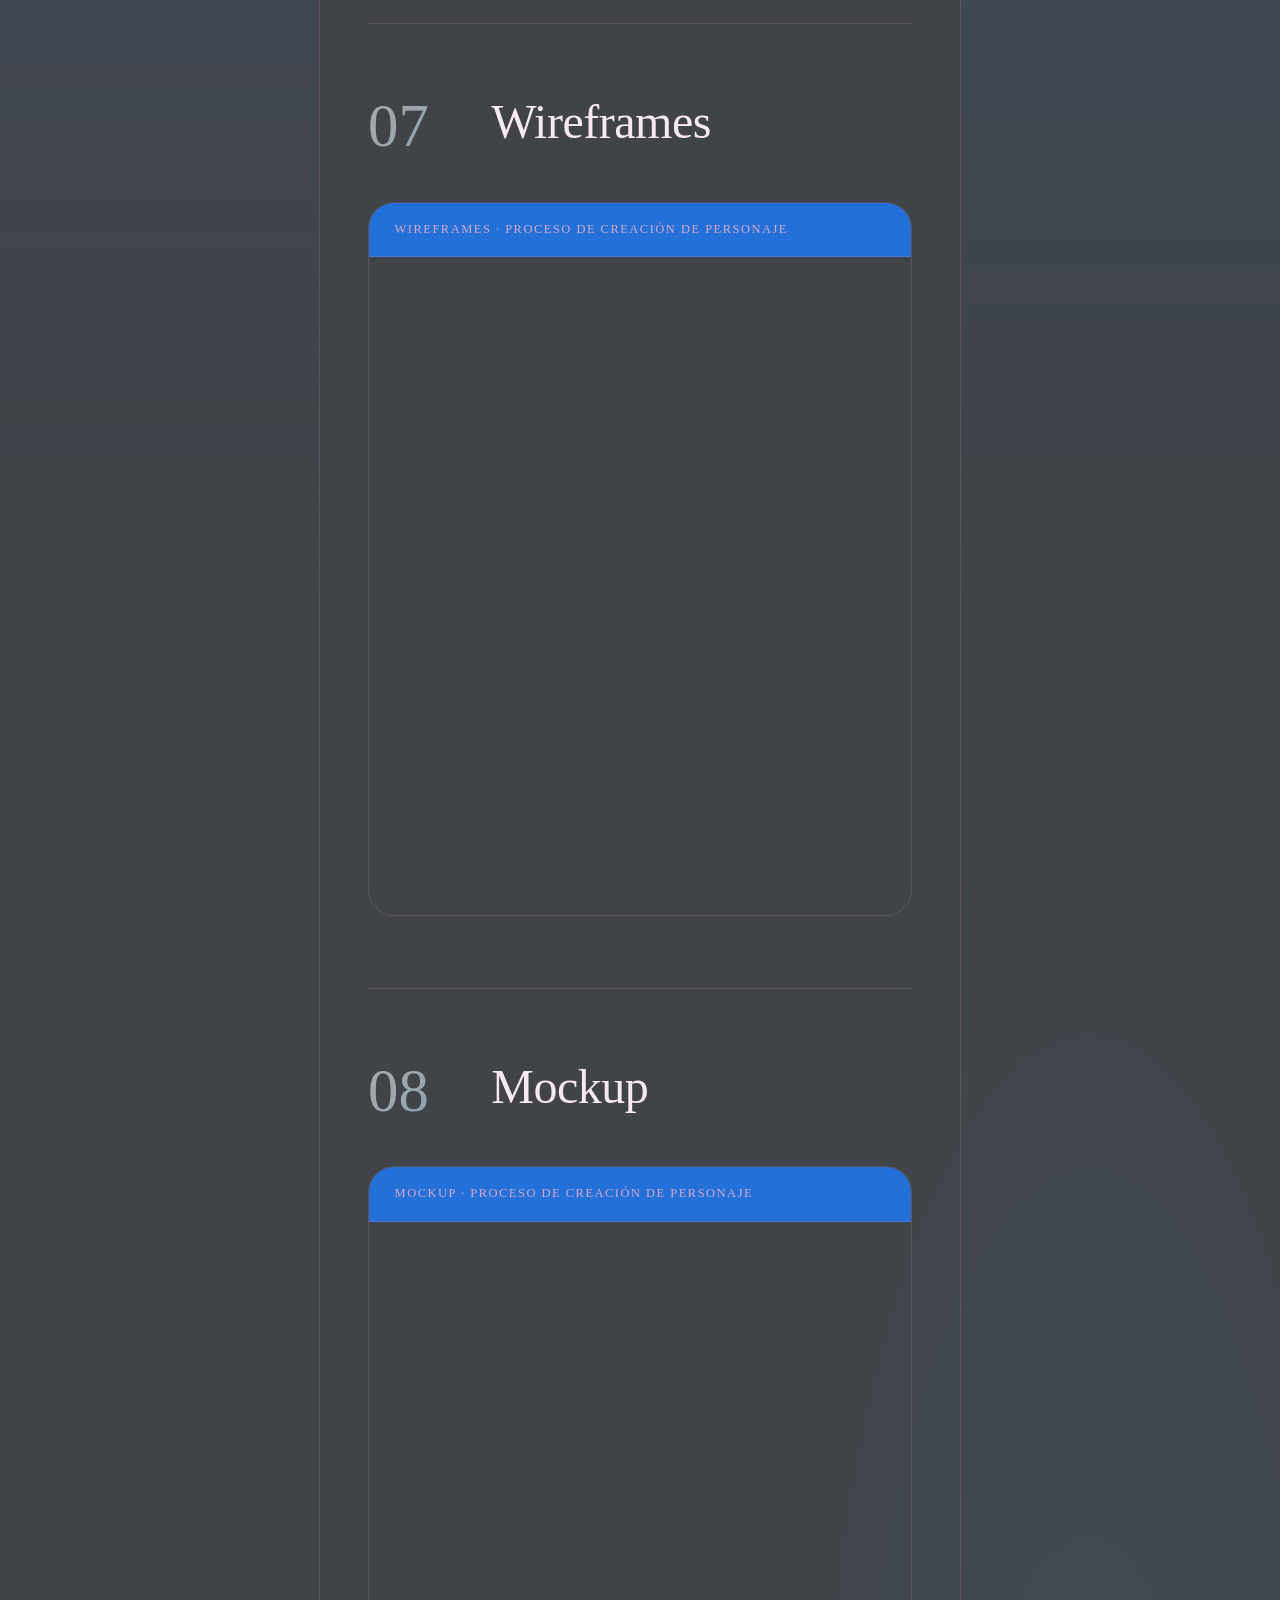
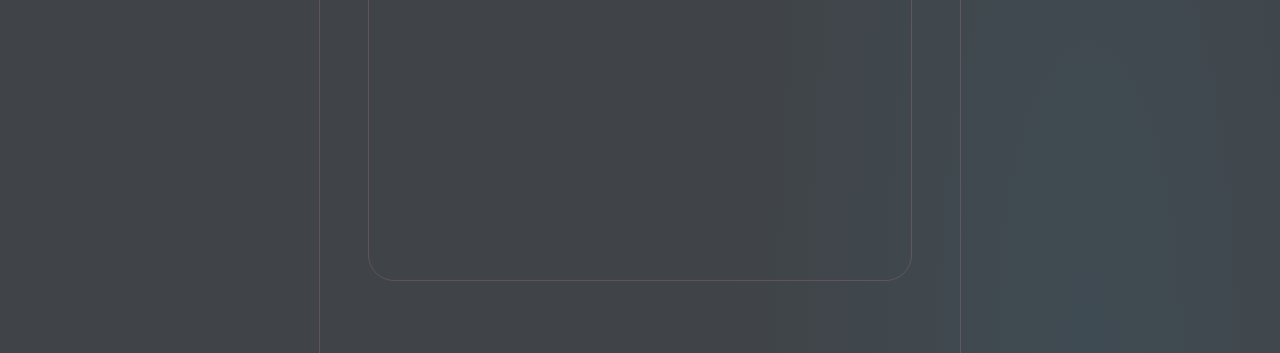
==== commit d302478e: "Add files via upload" ====
--- a/index.html
+++ b/index.html
@@ -4,7 +4,7 @@
 <head>
     <meta charset="utf-8">
     <meta name="viewport" content="width=device-width, initial-scale=1">
-    <title>Proceso de creación de Personaje</title>
+    <title>creación de Personaje</title>
     <link
         href="https://fonts.googleapis.com/css2?family=Cormorant+Garamond:ital,wght@0,300;0,400;0,600;1,300;1,400&family=DM+Sans:wght@300;400;500&display=swap"
         rel="stylesheet">
@@ -20,7 +20,7 @@
         <aside class="col-left">
             <div class="col-sticky">
                 <nav class="index-list">
-                    <a href="#personajes_referentes" class="index-item active" data-section="Personajes-referentes">
+                    <a href="#personajes_referentes" class="index-item" data-section="Personajes-referentes">
                         <span class="index-num">01</span>
                         Personajes Referentes
                     </a>
@@ -49,10 +49,6 @@
                         <span class="index-num">07</span>
                         Mockup
                     </a>
-                    <a href="#prototipos" class="index-item" data-section="prototipos">
-                        <span class="index-num">08</span>
-                        Prototipos
-                    </a>
                 </nav>
             </div>
         </aside>
@@ -69,11 +65,10 @@
                 </div>
                 <div class="doc-card">
                     <div class="doc-card-label">
-                        <span>5 referentes</span>
-                    </div>
-                    <div class="pdf-wrapper">
-                        <iframe src="Referencias personaje.pdf" frameborder="0" width="100%" height="750px"
-                            title="Personajes Referentes"></iframe>
+                        <span>5 referentes · Proceso de creación de Personaje</span>
+                    </div>
+                    <div class="pdf-wrapper">
+                        <iframe src="Referencias personaje.pdf" frameborder="0" width="100%" height="750px" title="Personajes Referentes"></iframe>
                     </div>
                 </div>
             </section>
@@ -91,7 +86,7 @@
                         <span>formulario · Proceso de creación de Personaje</span>
                     </div>
                     <div class="pdf-wrapper">
-                        <iframe src="brief.pdf" frameborder="0" width="100%" height="750px" title="formulario"></iframe>
+                        <iframe src="Formulario Completo.pdf" frameborder="0" width="100%" height="750px" title="formulario"></iframe>
                     </div>
                 </div>
             </section>
@@ -168,7 +163,7 @@
                         <span>Wireframes · Proceso de creación de Personaje</span>
                     </div>
                     <div class="pdf-wrapper">
-                        <iframe src="canon-de-cabezas.pdf" frameborder="0" width="100%" height="750px"
+                        <iframe src="Wireframe.pdf" frameborder="0" width="100%" height="750px"
                             title="Wireframes"></iframe>
                     </div>
                 </div>
@@ -188,25 +183,6 @@
                     </div>
                     <div class="pdf-wrapper">
                         <iframe src="mockup.pdf" frameborder="0" width="100%" height="750px" title="Mockup"></iframe>
-                    </div>
-                </div>
-            </section>
-
-            <!-- 08 PROTOTIPOS -->
-            <section class="doc-section" id="prototipos">
-                <div class="section-header">
-                    <span class="section-number">09</span>
-                    <div class="section-title-wrap">
-                        <h2 class="section-title">Prototipos</h2>
-                    </div>
-                </div>
-                <div class="doc-card">
-                    <div class="doc-card-label">
-                        <span>Prototipos · Proceso de creación de Personaje</span>
-                    </div>
-                    <div class="pdf-wrapper">
-                        <iframe src="pront-personaje.pdf" frameborder="0" width="100%" height="750px"
-                            title="Prototipos"></iframe>
                     </div>
                 </div>
             </section>
--- a/style.css
+++ b/style.css
@@ -108,7 +108,7 @@
     padding-right: 1.8rem;
     padding-left: 1.8rem;
     border-right: 1px solid var(--border);
-    background: linear-gradient(180deg, rgb(59, 70, 92) 0%, transparent 80%);
+    background: linear-gradient(180deg, rgb(68, 97, 155) 0%, transparent 80%);
 }
 
 .index-list {
@@ -121,17 +121,15 @@
     display: flex;
     align-items: center;
     gap: 0.8rem;
-    font-size: 1.05rem;
-    /* 🔥 más grande */
+    font-size: 1.5rem;
     padding: 0.85rem 1rem;
-    /* ↑ larger for hierarchy */
     font-weight: 400;
     letter-spacing: 0.02em;
     color: var(--text-muted);
     text-decoration: none;
     padding: 0.72rem 0.9rem;
     border-radius: var(--radius);
-    border: 1px solid transparent;
+    border: 1px solid rgb(158, 158, 158);
     position: relative;
     transition: background var(--transition), color var(--transition), transform var(--transition), border-color var(--transition);
 }
@@ -195,7 +193,7 @@
     padding-left: 1.8rem;
     padding-right: 1.8rem;
     border-left: 1px solid var(--border);
-    background: linear-gradient(180deg, rgba(57, 187, 237, 0.06) 0%, transparent 80%);
+    background: linear-gradient(180deg, rgba(53, 136, 231, 0.596) 0%, transparent 80%);
 }
 
 .phases-list {
@@ -208,7 +206,7 @@
     display: flex;
     align-items: center;
     gap: 0.75rem;
-    font-size: 1.05rem;
+    font-size: 1.4rem;
     padding: 0.8rem 1rem;
     /* ↑ larger for readability */
     font-weight: 400;
@@ -254,27 +252,6 @@
     box-shadow: 0 0 8px rgba(112, 179, 206, 0.55);
 }
 
-.video-wrapper {
-    width: 100%;
-    /* ← CORREGIDO */
-    max-width: 900px;
-    margin: 0 auto;
-    aspect-ratio: 16 / 9;
-    border-radius: 16px;
-    overflow: hidden;
-    box-shadow: 0 10px 30px rgba(0, 0, 0, 0.15);
-}
-
-.video-wrapper video {
-    width: 100%;
-    height: 100%;
-    object-fit: contain;
-
-    border-radius: 16px;
-    background: black;
-
-}
-
 .doc-section {
     padding: 4.5rem 0;
     border-bottom: 1px solid var(--border);
@@ -319,15 +296,6 @@
 }
 
 /* Decorative accent line under title */
-.section-title-wrap::after {
-    content: '';
-    display: block;
-    width: 44px;
-    height: 2px;
-    background: linear-gradient(90deg, var(--deep), var(--light));
-    border-radius: 2px;
-    margin-top: 0.55rem;
-}
 
 .section-title {
     font-family: var(--font-display);
@@ -372,7 +340,7 @@
     letter-spacing: 0.12em;
     text-transform: uppercase;
     color: var(--text-muted);
-    background: #9c4373;
+    background: #2371d8;
     border-bottom: 1px solid var(--border);
     font-weight: 400;
 }
@@ -612,7 +580,7 @@
         padding: 0.35rem 0.8rem;
         border: 1px solid var(--border);
         border-radius: 50px;
-        background: rgba(57, 187, 237, 0.05);
+        background: rgba(194, 195, 196, 0.5);
         transform: none !important;
     }
 
